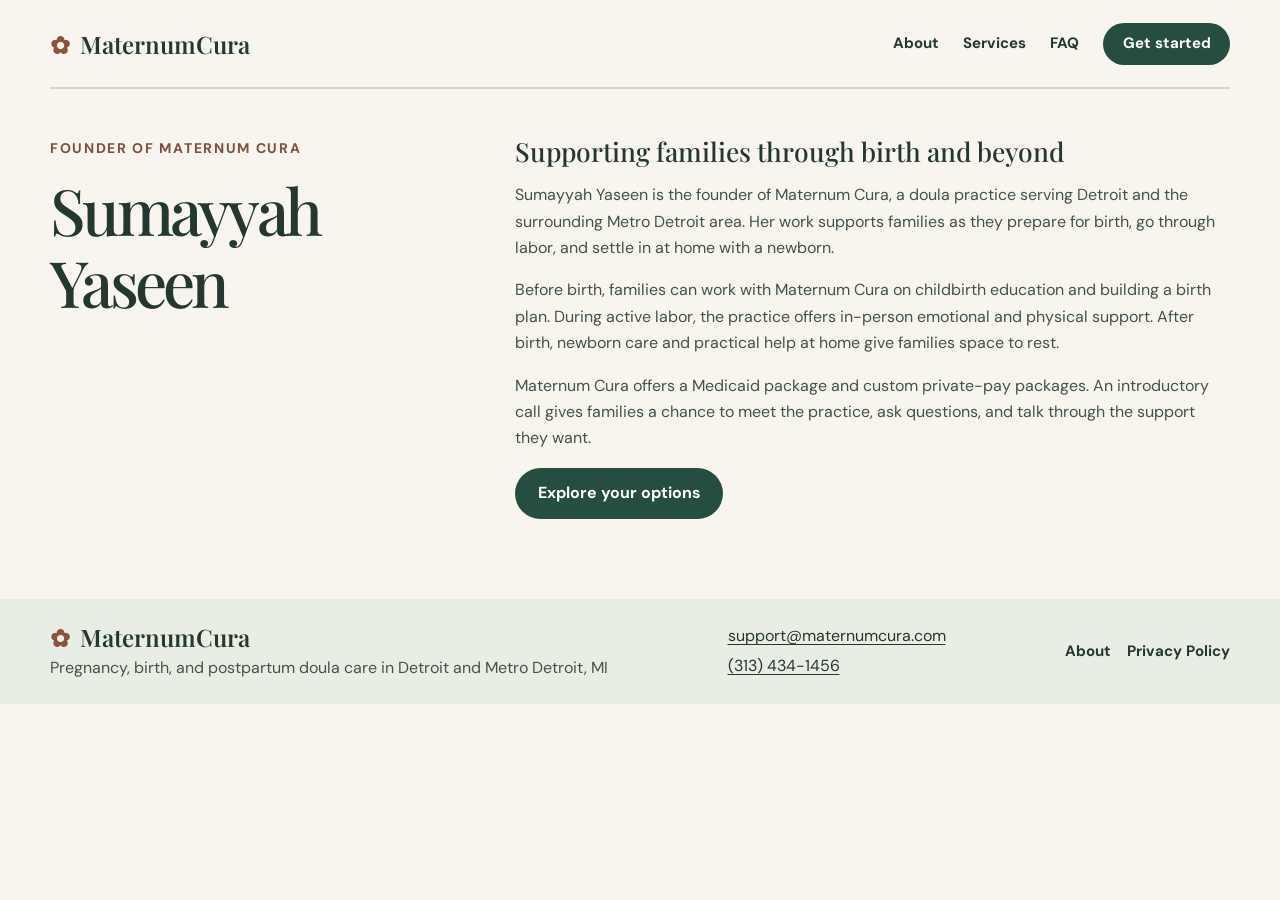
==== about.html @ 40093d0d "Add founder About page for Sumayyah Yaseen" ====
<!doctype html>
<html lang="en">
<head>
  <meta charset="utf-8">
  <meta name="viewport" content="width=device-width, initial-scale=1">
  <meta name="theme-color" content="#f8f5ee">
  <title>About Sumayyah Yaseen | Maternum Cura</title>
  <link rel="icon" href="assets/icon.png" type="image/png">
  <link rel="stylesheet" href="styles.css?v=about-page">
</head>
<body>
<a class="skip" href="#main">Skip to content</a>
<header class="shell header">
  <a class="brand" href="./"><span aria-hidden="true">✿</span> MaternumCura</a>
  <nav aria-label="Main navigation"><a href="about.html" aria-current="page">About</a><a href="./#support">Services</a><a href="./#faq">FAQ</a><a class="button compact" href="./#start">Get started</a></nav>
</header>
<main id="main">
  <section class="shell faq" aria-labelledby="about-title">
    <div>
      <p class="eyebrow">Founder of Maternum Cura</p>
      <h1 id="about-title" class="about-title">Sumayyah Yaseen</h1>
    </div>
    <div class="privacy-content">
      <h2>Supporting families through birth and beyond</h2>
      <p>Sumayyah Yaseen is the founder of Maternum Cura, a doula practice serving Detroit and the surrounding Metro Detroit area. Her work supports families as they prepare for birth, go through labor, and settle in at home with a newborn.</p>
      <p>Before birth, families can work with Maternum Cura on childbirth education and building a birth plan. During active labor, the practice offers in-person emotional and physical support. After birth, newborn care and practical help at home give families space to rest.</p>
      <p>Maternum Cura offers a Medicaid package and custom private-pay packages. An introductory call gives families a chance to meet the practice, ask questions, and talk through the support they want.</p>
      <a class="button" href="./#start">Explore your options</a>
    </div>
  </section>
</main>
<footer>
  <div class="shell footer">
    <div>
      <a class="brand" href="./"><span aria-hidden="true">✿</span> MaternumCura</a>
      <p>Pregnancy, birth, and postpartum doula care in Detroit and Metro Detroit, MI</p>
    </div>
    <address class="contact">
      <a href="mailto:support@maternumcura.com">support@maternumcura.com</a>
      <a href="tel:+13134341456">(313) 434-1456</a>
    </address>
    <div class="footer-links"><a href="about.html" aria-current="page">About</a><a href="privacy.html">Privacy Policy</a></div>
  </div>
</footer>
</body>
</html>
---- styles.css ----
@import url('https://fonts.googleapis.com/css2?family=DM+Sans:wght@400;500;600;700&family=Playfair+Display:ital,wght@0,500;0,600;1,500&display=swap');

:root{color-scheme:light;--paper:#f8f5ee;--ink:#243830;--body:#43534a;--green:#254d40;--line:#d2d8cb;--serif:"Playfair Display",Georgia,serif;--sans:"DM Sans",system-ui,sans-serif}
*{box-sizing:border-box}
html{scroll-behavior:smooth}
body{margin:0;background:var(--paper);color:var(--ink);font:1rem/1.65 var(--sans)}
a{color:inherit}
button{font:inherit}
[hidden]{display:none!important}
:focus-visible{outline:3px solid #9a4e37;outline-offset:5px}
.skip{position:absolute;left:1rem;top:1rem;background:white;padding:.5rem;transform:translateY(-200%);z-index:1}
.skip:focus{transform:none}
.shell{width:min(1180px,calc(100% - 5rem));margin-inline:auto}
.header,.footer,nav{display:flex;align-items:center;justify-content:space-between;gap:1.5rem}
.header{min-height:88px;border-bottom:1px solid var(--line)}
.brand{font:600 1.5rem var(--serif);text-decoration:none;white-space:nowrap}
.brand span{color:#8c523d;margin-right:.25rem}
nav a,.footer>a:last-child{font-size:.94rem;font-weight:700;text-decoration:none}
nav a:hover,.footer>a:last-child:hover{text-decoration:underline}
.button{display:inline-flex;align-items:center;justify-content:center;min-height:48px;padding:.7rem 1.35rem;border:1px solid transparent;border-radius:999px;background:var(--green);color:white;font-weight:700;text-decoration:none;cursor:pointer;text-align:center}
.button:hover{background:#18382e;text-decoration:none}
.compact{min-height:42px;padding:.45rem 1.15rem}
.hero{display:grid;grid-template-columns:1fr 1fr;align-items:center;gap:clamp(2rem,7vw,7rem);padding-block:3rem 4rem}
.hero-photo,.first-call img{display:block;width:100%;object-fit:cover}
.hero-photo{height:clamp(420px,47vw,570px);border-radius:48% 48% 1.25rem 1.25rem / 35% 35% 1.25rem 1.25rem;object-position:center 42%;background:#c9b6a2}
h1,h2,h3{font:500 1rem/1.11 var(--serif);margin:0}
h1{font-size:clamp(3.15rem,6.5vw,6rem);letter-spacing:-.058em}
h1 em{display:block;font-weight:500;color:#81523f}
h2{font-size:clamp(2.15rem,4.4vw,3.75rem);letter-spacing:-.045em}
h3{font-size:1.65rem}
p{color:var(--body)}
.hero-copy>p:not(.eyebrow,.note){font-size:1.15rem;max-width:29rem;margin:1.35rem 0 1.6rem}
.eyebrow{margin:0 0 .9rem;color:#80503d;font-size:.875rem;letter-spacing:.12em;text-transform:uppercase;font-weight:700}
.note{font-size:.9rem;margin:.75rem 0 0}
.care{padding-block:4.5rem;background:#e9eee4}
.intro{max-width:39rem;margin:1rem 0 1.75rem}
.care-photo{display:block;width:min(100%, 620px);height:auto;border-radius:1.25rem;margin:0 auto 2rem}
.care-grid{display:grid;grid-template-columns:repeat(3,1fr);gap:2rem}
.care-grid article{border-top:1px solid #bcc8bc;padding-top:1rem}
.care-grid p{margin:.65rem 0 0}
.family-photo{display:block;width:100%;height:auto;border-radius:1rem}
.start{padding-block:5rem}
.path-grid{display:grid;align-items:start;grid-template-columns:1fr 1fr;gap:1.25rem}
.path{display:flex;flex-direction:column;align-items:flex-start;padding:clamp(1.25rem,3vw,2.4rem);border-radius:1.25rem;border:1px solid var(--line);background:#edf1e8}
.path.private{background:#f4e9e0;border-color:#e1cec1}
.path h3{font-size:2rem}
.path p{margin:.75rem 0}
.package-details{margin:.75rem 0;border-left:3px solid #a2b29e;padding-left:1rem}
.package-details p:first-child{margin-top:0}
.package-details p:last-child{margin-bottom:0}
.path ol{padding-left:1.35rem;margin:.5rem 0 1.5rem;color:var(--body)}
.path li+li{margin-top:.6rem}
.path-actions{display:flex;flex-wrap:wrap;align-items:center;gap:.75rem 1rem;margin-top:auto}
.text-button{padding:.25rem 0;border:0;background:none;color:var(--green);font-weight:700;text-decoration:underline;text-underline-offset:.22em;cursor:pointer}
.first-call{display:grid;grid-template-columns:1fr 1fr;align-items:center;gap:clamp(2rem,7vw,6rem);padding-bottom:5rem}
.first-call img{height:400px;border-radius:1.25rem;background:#c9b6a2;object-position:center 40%}
.faq{display:grid;grid-template-columns:1fr 1.65fr;gap:2rem;padding-block:3rem 5rem;border-top:1px solid var(--line)}
details{border-bottom:1px solid var(--line);padding:.85rem 0}
summary{font-weight:700;cursor:pointer}
details p{margin:.65rem 0 0}
footer{background:#e9eee4;padding-block:1.4rem}
.footer p{margin:0}
.contact{display:flex;flex-direction:column;gap:.2rem;font-style:normal}
.contact a,#dialog-contact a{text-underline-offset:.2em}
dialog{width:min(92%,470px);border:1px solid var(--line);border-radius:1.25rem;background:var(--paper);color:var(--ink);padding:2.4rem 1.6rem 1.6rem}
dialog h2{font-size:2rem}
dialog::backdrop{background:#172b24aa}
.close{position:absolute;top:.4rem;right:.6rem;min-width:44px;min-height:44px;border:0;background:none;color:var(--ink);font-size:1.6rem;cursor:pointer}
@media(max-width:760px){
.shell{width:calc(100% - 2rem)}
.header{min-height:72px}
nav>a:not(.button){display:none}
.hero,.path-grid,.first-call,.faq{grid-template-columns:1fr}
.hero{padding-block:2rem 3rem}
.hero-photo{height:clamp(330px,92vw,500px)}
.care-grid{grid-template-columns:1fr;gap:1rem}
.care,.start{padding-block:3rem}
.first-call{padding-bottom:3rem}
.first-call img{height:340px}
.faq{gap:1rem;padding-block:2rem 3rem}
.footer{flex-wrap:wrap;gap:.65rem 1.5rem}
}
@media(max-width:370px){.brand{font-size:1.2rem}.compact{padding-inline:.7rem}}
@media(prefers-reduced-motion:reduce){html{scroll-behavior:auto}}

#private-questions{width:100%;margin-bottom:1rem}
#private-questions label{display:block;margin:.85rem 0 .25rem;font-weight:700;line-height:1.4}
#private-questions select{display:block;width:100%;min-height:44px;border:1px solid #88968a;border-radius:.5rem;background:#fff;color:var(--ink);font:inherit;padding:.4rem .65rem}

#private-services{width:100%}
#service-email{margin-top:.65rem}
#private-services fieldset{min-width:0;margin:0 0 1rem;padding:.65rem .85rem;border:1px solid var(--line);border-radius:.75rem}
#private-services legend{font-weight:700;line-height:1.4}
#private-services fieldset p{margin:0 0 .45rem}
#private-services label{display:flex;align-items:flex-start;gap:.5rem;padding:.35rem 0;cursor:pointer}
#private-services input{flex:none;width:1.15rem;height:1.15rem;margin:.22rem 0 0;accent-color:var(--green)}

#private-intake{width:100%}
#private-privacy{margin-top:0;font-size:.94rem}

.privacy-content h2{font-size:1.65rem;letter-spacing:normal}

.about-title{font-size:clamp(2.6rem,5vw,4.5rem)}
.footer-links{display:flex;flex-wrap:wrap;gap:.5rem 1rem}
.footer-links a{font-size:.94rem;font-weight:700;text-decoration:none}
.footer-links a:hover{text-decoration:underline}
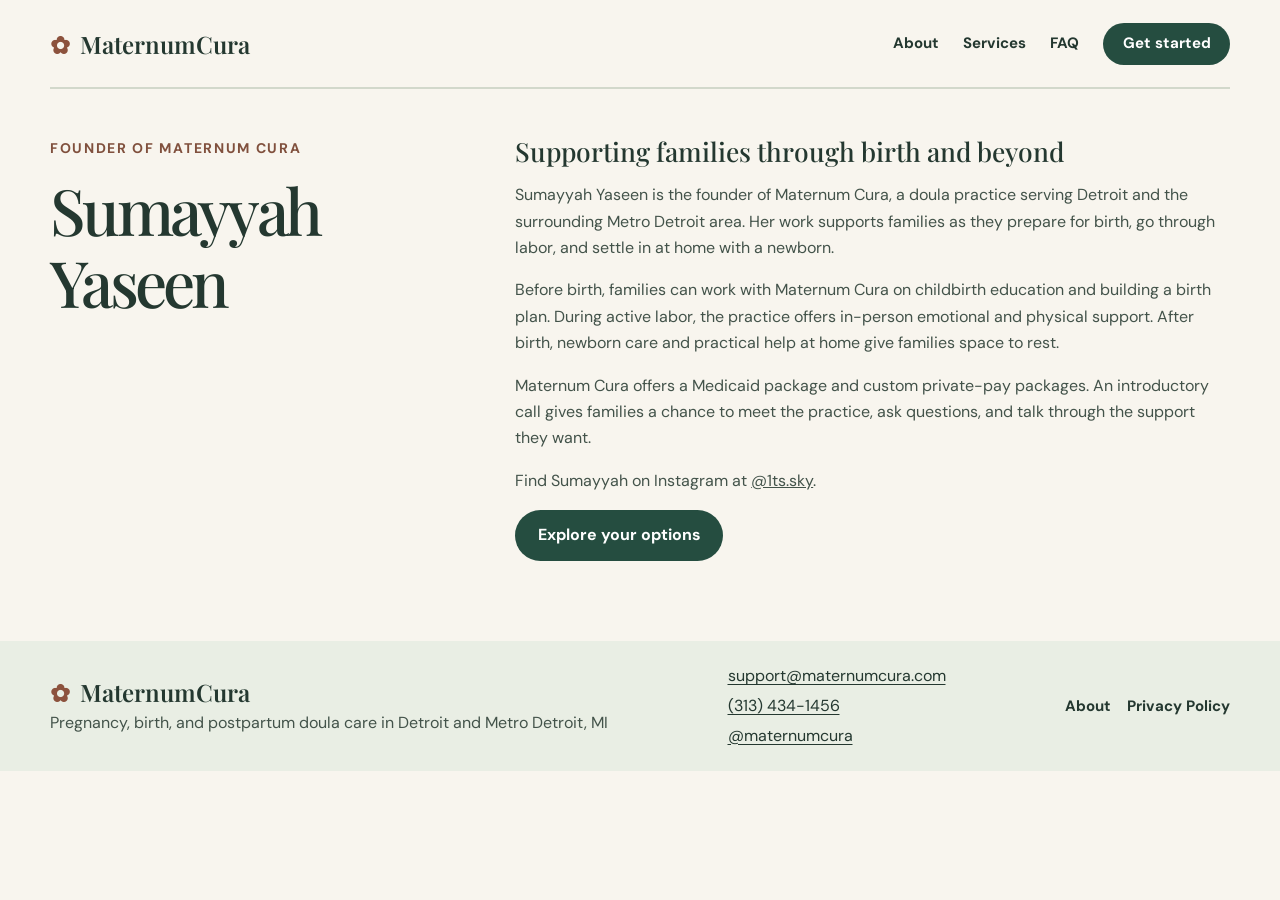
==== commit 59d2b9b6: "Link founder and business Instagram accounts" ====
--- a/about.html
+++ b/about.html
@@ -25,6 +25,7 @@
       <p>Sumayyah Yaseen is the founder of Maternum Cura, a doula practice serving Detroit and the surrounding Metro Detroit area. Her work supports families as they prepare for birth, go through labor, and settle in at home with a newborn.</p>
       <p>Before birth, families can work with Maternum Cura on childbirth education and building a birth plan. During active labor, the practice offers in-person emotional and physical support. After birth, newborn care and practical help at home give families space to rest.</p>
       <p>Maternum Cura offers a Medicaid package and custom private-pay packages. An introductory call gives families a chance to meet the practice, ask questions, and talk through the support they want.</p>
+      <p>Find Sumayyah on Instagram at <a href="https://www.instagram.com/1ts.sky/">@1ts.sky</a>.</p>
       <a class="button" href="./#start">Explore your options</a>
     </div>
   </section>
@@ -38,6 +39,7 @@
     <address class="contact">
       <a href="mailto:support@maternumcura.com">support@maternumcura.com</a>
       <a href="tel:+13134341456">(313) 434-1456</a>
+      <a href="https://www.instagram.com/maternumcura/" aria-label="Maternum Cura on Instagram">@maternumcura</a>
     </address>
     <div class="footer-links"><a href="about.html" aria-current="page">About</a><a href="privacy.html">Privacy Policy</a></div>
   </div>
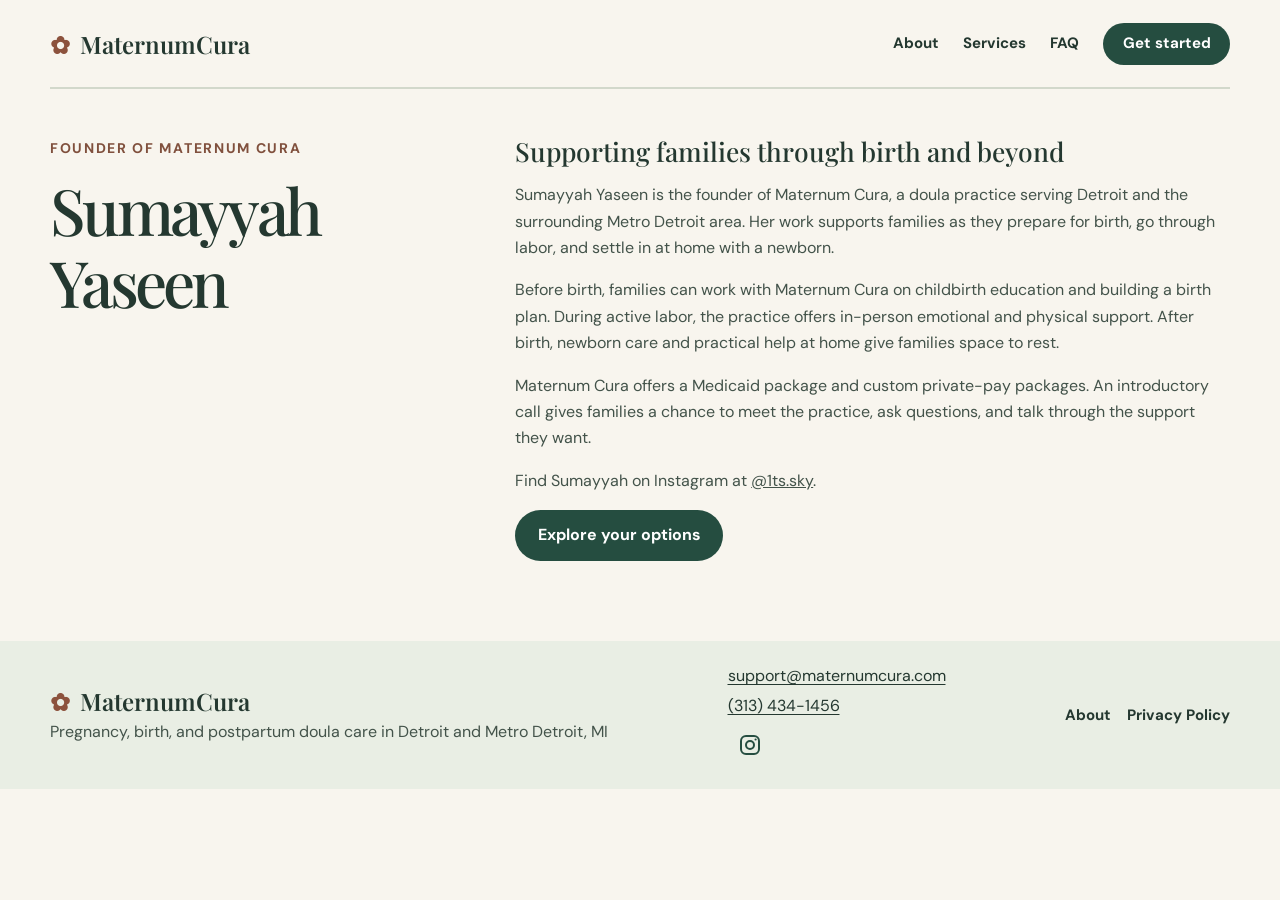
==== commit 1df452d3: "Show Instagram icon in site footer" ====
--- a/about.html
+++ b/about.html
@@ -6,7 +6,7 @@
   <meta name="theme-color" content="#f8f5ee">
   <title>About Sumayyah Yaseen | Maternum Cura</title>
   <link rel="icon" href="assets/icon.png" type="image/png">
-  <link rel="stylesheet" href="styles.css?v=about-page">
+  <link rel="stylesheet" href="styles.css?v=instagram-icon">
 </head>
 <body>
 <a class="skip" href="#main">Skip to content</a>
@@ -39,7 +39,13 @@
     <address class="contact">
       <a href="mailto:support@maternumcura.com">support@maternumcura.com</a>
       <a href="tel:+13134341456">(313) 434-1456</a>
-      <a href="https://www.instagram.com/maternumcura/" aria-label="Maternum Cura on Instagram">@maternumcura</a>
+      <a class="instagram-link" href="https://www.instagram.com/maternumcura/" aria-label="Maternum Cura on Instagram">
+        <svg width="24" height="24" viewBox="0 0 24 24" fill="none" aria-hidden="true" focusable="false">
+          <rect x="3" y="3" width="18" height="18" rx="5" stroke="currentColor" stroke-width="2"/>
+          <circle cx="12" cy="12" r="4" stroke="currentColor" stroke-width="2"/>
+          <circle cx="17.6" cy="6.5" r="1.1" fill="currentColor"/>
+        </svg>
+      </a>
     </address>
     <div class="footer-links"><a href="about.html" aria-current="page">About</a><a href="privacy.html">Privacy Policy</a></div>
   </div>
--- a/styles.css
+++ b/styles.css
@@ -104,3 +104,6 @@
 .footer-links{display:flex;flex-wrap:wrap;gap:.5rem 1rem}
 .footer-links a{font-size:.94rem;font-weight:700;text-decoration:none}
 .footer-links a:hover{text-decoration:underline}
+
+.instagram-link{display:inline-grid;place-items:center;align-self:flex-start;width:44px;height:44px;border-radius:50%;color:var(--green)}
+.instagram-link:hover{background:var(--line)}
